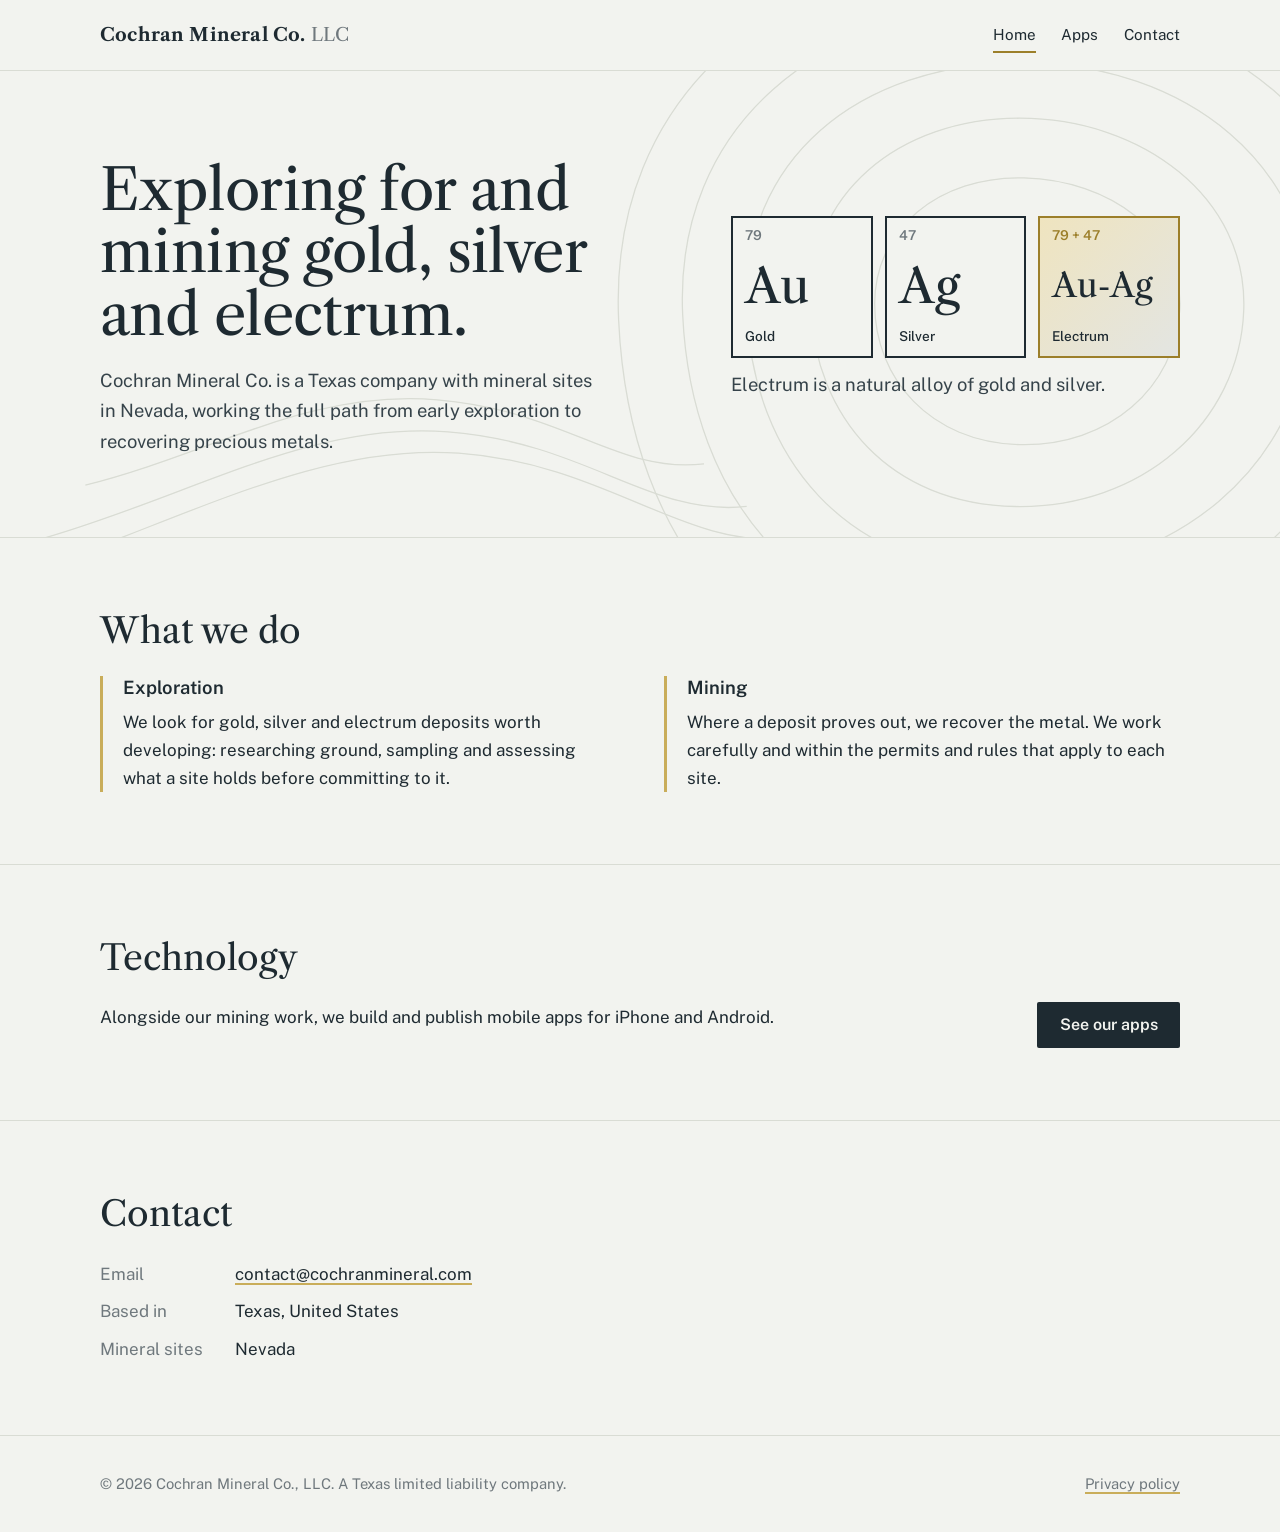
==== index.html @ 14c06497 "Add Cochran Mineral Co. website Co-Authored-By: Claude Opus 5.5 <noreply@anthropic.com> Claude-Sessi" ====
<!DOCTYPE html>
<html lang="en">
<head>
<meta charset="utf-8">
<meta name="viewport" content="width=device-width, initial-scale=1">
<title>Cochran Mineral Co.</title>
<meta name="description" content="Cochran Mineral Co., LLC is a Texas company exploring for and mining gold, silver and electrum at sites in Nevada.">
<link rel="preconnect" href="https://fonts.googleapis.com">
<link rel="preconnect" href="https://fonts.gstatic.com" crossorigin>
<link href="https://fonts.googleapis.com/css2?family=Libre+Caslon+Text:wght@400;700&family=Public+Sans:wght@400;500;600&display=swap" rel="stylesheet">
<link rel="stylesheet" href="styles.css">
</head>
<body>
<header class="site-header">
  <div class="wrap">
    <a class="wordmark" href="index.html">Cochran Mineral Co. <span>LLC</span></a>
    <nav class="site-nav" aria-label="Main">
      <a href="index.html" aria-current="page">Home</a>
      <a href="apps.html">Apps</a>
      <a href="#contact">Contact</a>
    </nav>
  </div>
</header>

<main>
  <div class="hero">
    <svg class="contours" viewBox="0 0 1200 520" preserveAspectRatio="xMidYMid slice" aria-hidden="true">
      <g fill="none" stroke="currentColor" stroke-width="1.2">
        <path d="M820 260c0-70 60-120 140-118s150 52 146 124-66 128-150 126-136-62-136-132z"/>
        <path d="M760 262c-4-104 82-176 196-176s214 74 210 180-96 186-214 184-188-84-192-188z"/>
        <path d="M700 266c-6-140 104-232 258-232s276 98 270 238-128 242-282 240-240-108-246-246z"/>
        <path d="M640 270c-8-176 128-290 318-290s338 122 330 296-160 300-348 298-292-130-300-304z"/>
        <path d="M580 276c-10-212 150-346 380-346s400 146 390 354-190 356-414 354-346-150-356-362z"/>
        <path d="M80 430c120-30 210-90 330-80s170 70 250 60"/>
        <path d="M40 480c140-40 250-110 380-100s190 80 280 70"/>
        <path d="M0 520c160-50 290-130 430-120s210 90 310 80"/>
      </g>
    </svg>
    <div class="wrap">
      <div>
        <h1>Exploring for and mining gold, silver and electrum.</h1>
        <p>Cochran Mineral Co. is a Texas company with mineral sites in Nevada, working the full path from early exploration to recovering precious metals.</p>
      </div>
      <div class="elements" aria-label="The metals we work with">
        <div class="element"><span class="z">79</span><span class="sym">Au</span><span class="name">Gold</span></div>
        <div class="element"><span class="z">47</span><span class="sym">Ag</span><span class="name">Silver</span></div>
        <div class="element alloy"><span class="z">79 + 47</span><span class="sym">Au‑Ag</span><span class="name">Electrum</span></div>
        <p class="elements-caption">Electrum is a natural alloy of gold and silver.</p>
      </div>
    </div>
  </div>

  <section>
    <div class="wrap">
      <h2>What we do</h2>
      <div class="split">
        <div>
          <h3>Exploration</h3>
          <p>We look for gold, silver and electrum deposits worth developing: researching ground, sampling and assessing what a site holds before committing to it.</p>
        </div>
        <div>
          <h3>Mining</h3>
          <p>Where a deposit proves out, we recover the metal. We work carefully and within the permits and rules that apply to each site.</p>
        </div>
      </div>
    </div>
  </section>

  <section>
    <div class="wrap aside-link">
      <div>
        <h2>Technology</h2>
        <p>Alongside our mining work, we build and publish mobile apps for iPhone and Android.</p>
      </div>
      <a class="button" href="apps.html">See our apps</a>
    </div>
  </section>

  <section id="contact" class="contact">
    <div class="wrap">
      <h2>Contact</h2>
      <dl>
        <dt>Email</dt>
        <dd><a href="mailto:contact@cochranmineral.com">contact@cochranmineral.com</a></dd>
        <dt>Based in</dt>
        <dd>Texas, United States</dd>
        <dt>Mineral sites</dt>
        <dd>Nevada</dd>
      </dl>
    </div>
  </section>
</main>

<footer class="site-footer">
  <div class="wrap">
    <span>© 2026 Cochran Mineral Co., LLC. A Texas limited liability company.</span>
    <span><a href="privacy.html">Privacy policy</a></span>
  </div>
</footer>
</body>
</html>
---- styles.css ----
/* Cochran Mineral Co. — survey-sheet palette */
:root {
  --quartz: #f2f3ef;      /* page */
  --host-rock: #d9dcd4;   /* rules, tile ground */
  --galena: #1e2a31;      /* ink */
  --silver: #6f787d;      /* secondary text */
  --electrum: #9c7f2a;    /* accent (text-safe) */
  --electrum-pale: #c9ad5a;
  --measure: 68ch;
  --serif: "Libre Caslon Text", Georgia, serif;
  --sans: "Public Sans", system-ui, sans-serif;
}

* { box-sizing: border-box; }

html { -webkit-text-size-adjust: 100%; }

body {
  margin: 0;
  background: var(--quartz);
  color: var(--galena);
  font: 400 1.0625rem/1.65 var(--sans);
}

a { color: var(--galena); text-decoration-color: var(--electrum-pale); text-underline-offset: 3px; text-decoration-thickness: 2px; }
a:hover { text-decoration-color: var(--electrum); }
a:focus-visible, button:focus-visible { outline: 3px solid var(--electrum); outline-offset: 3px; border-radius: 2px; }

.wrap { width: min(1080px, 100% - 3rem); margin-inline: auto; }

/* Header */
.site-header { border-bottom: 1px solid var(--host-rock); }
.site-header .wrap { display: flex; align-items: center; justify-content: space-between; gap: 1.5rem; padding-block: 1.1rem; flex-wrap: wrap; }
.wordmark { font: 700 1.15rem/1.2 var(--serif); text-decoration: none; letter-spacing: 0.01em; }
.wordmark span { color: var(--silver); font-weight: 400; }
.site-nav { display: flex; gap: 1.6rem; font-size: 0.95rem; }
.site-nav a { text-decoration: none; padding-block: 0.25rem; border-bottom: 2px solid transparent; }
.site-nav a:hover { border-bottom-color: var(--electrum-pale); }
.site-nav a[aria-current="page"] { border-bottom-color: var(--electrum); }

/* Hero */
.hero { position: relative; overflow: hidden; border-bottom: 1px solid var(--host-rock); }
.hero .contours { position: absolute; inset: 0; width: 100%; height: 100%; color: var(--host-rock); pointer-events: none; }
.hero .wrap { position: relative; display: grid; grid-template-columns: 1.3fr 1fr; gap: 3rem; align-items: center; padding-block: 5.5rem 5rem; }
.hero h1 { font: 400 clamp(2.4rem, 5vw, 3.6rem)/1.08 var(--serif); margin: 0 0 1.25rem; letter-spacing: -0.01em; }
.hero p { font-size: 1.15rem; max-width: 46ch; margin: 0; color: #36434a; }

/* Element tiles: the one memorable thing */
.elements { display: grid; grid-template-columns: repeat(3, minmax(0, 1fr)); gap: 0.75rem; }
.element {
  aspect-ratio: 1;
  background: var(--quartz);
  border: 2px solid var(--galena);
  padding: 0.7rem 0.75rem;
  display: flex; flex-direction: column; justify-content: space-between;
}
.element .z { font: 600 0.85rem/1 var(--sans); color: var(--silver); }
.element .sym { font: 400 clamp(2rem, 4.2vw, 3rem)/1 var(--serif); }
.element .name { font: 500 0.85rem/1.2 var(--sans); }
.element.alloy { border-color: var(--electrum); background: linear-gradient(135deg, #efe4bf 0%, #e3e5e2 100%); }
.element.alloy .z { color: var(--electrum); }
.element.alloy .sym { font-size: clamp(1.45rem, 2.9vw, 2.1rem); white-space: nowrap; }
.elements-caption { grid-column: 1 / -1; font-size: 0.85rem; color: var(--silver); margin-top: 0.25rem; }

/* Sections */
main section { padding-block: 4.5rem; }
main section + section { border-top: 1px solid var(--host-rock); }
h2 { font: 400 clamp(1.7rem, 3vw, 2.2rem)/1.2 var(--serif); margin: 0 0 1.5rem; }
h3 { font: 600 1.15rem/1.3 var(--sans); margin: 0 0 0.5rem; }
p { max-width: var(--measure); }

.split { display: grid; grid-template-columns: 1fr 1fr; gap: 3rem; }
.split > div { border-left: 3px solid var(--electrum-pale); padding-left: 1.25rem; }
.split p { margin: 0; }

.aside-link { display: grid; grid-template-columns: 1fr auto; gap: 2rem; align-items: end; }
.button {
  display: inline-block; font: 600 1rem/1 var(--sans); text-decoration: none;
  background: var(--galena); color: var(--quartz); padding: 0.95rem 1.4rem; border-radius: 2px;
}
.button:hover { background: #2c3d46; }

.contact dl { display: grid; grid-template-columns: max-content 1fr; gap: 0.6rem 2rem; margin: 0; }
.contact dt { color: var(--silver); }
.contact dd { margin: 0; }

/* Apps page */
.page-head { padding-block: 4rem 2.5rem; border-bottom: 1px solid var(--host-rock); }
.page-head h1 { font: 400 clamp(2.2rem, 4.5vw, 3.2rem)/1.1 var(--serif); margin: 0 0 1rem; }
.page-head p { font-size: 1.15rem; margin: 0; color: #36434a; }

.app-list { list-style: none; padding: 0; margin: 0; border-top: 1px solid var(--host-rock); }
.app-list li { padding-block: 1.25rem; border-bottom: 1px solid var(--host-rock); }
.empty { border: 2px dashed var(--host-rock); padding: 1.75rem; max-width: var(--measure); }
.empty p { margin: 0; }

.principles { display: grid; grid-template-columns: repeat(3, 1fr); gap: 2.5rem; }
.principles p { margin: 0; }

/* Policy */
.policy { max-width: var(--measure); }
.policy h2 { font-size: 1.5rem; margin-top: 2.5rem; margin-bottom: 0.75rem; }
.policy ul { padding-left: 1.2rem; }
.effective { color: var(--silver); font-size: 0.95rem; }

/* Footer */
.site-footer { border-top: 1px solid var(--host-rock); padding-block: 2.25rem; font-size: 0.92rem; color: var(--silver); }
.site-footer .wrap { display: flex; justify-content: space-between; gap: 1.5rem; flex-wrap: wrap; }
.site-footer a { color: var(--silver); }

@media (max-width: 760px) {
  .hero .wrap, .split, .aside-link, .principles { grid-template-columns: 1fr; }
  .hero .wrap { padding-block: 3.5rem; gap: 2.5rem; }
  .site-nav { gap: 1.1rem; }
  main section { padding-block: 3.25rem; }
}
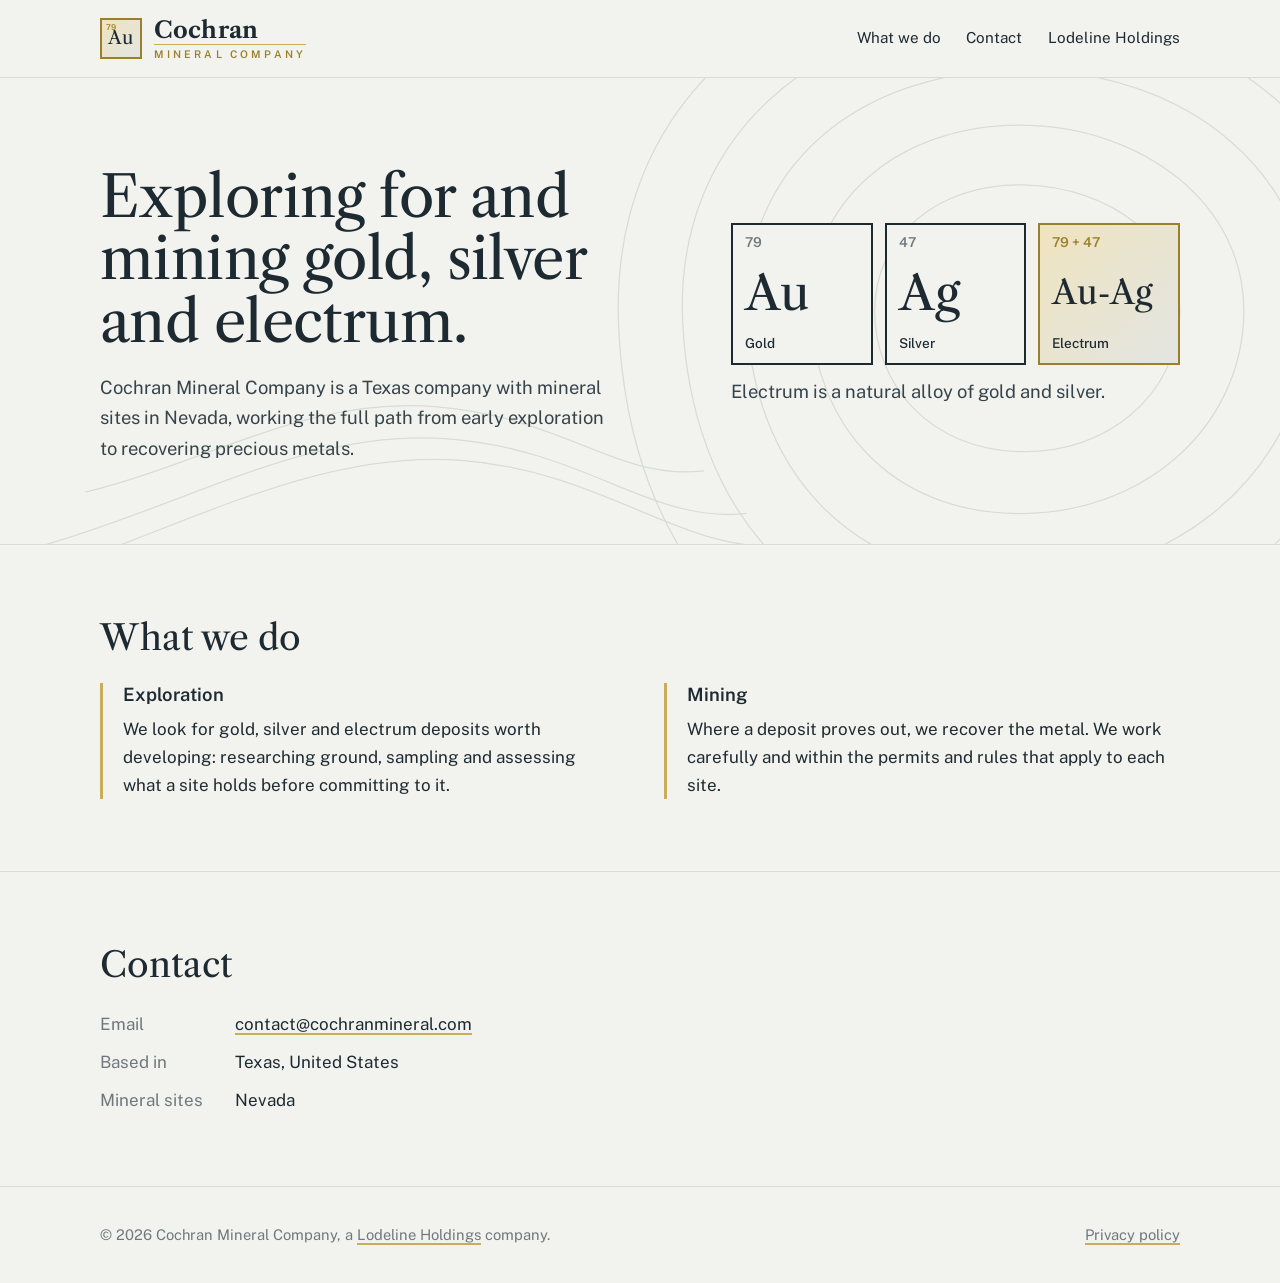
==== commit a3a765e2: "Cochran Mineral Company: new wordmark; move apps to stampmillsoftware.com Co-Authored-By: Claude Opu" ====
--- a/index.html
+++ b/index.html
@@ -3,8 +3,8 @@
 <head>
 <meta charset="utf-8">
 <meta name="viewport" content="width=device-width, initial-scale=1">
-<title>Cochran Mineral Co.</title>
-<meta name="description" content="Cochran Mineral Co., LLC is a Texas company exploring for and mining gold, silver and electrum at sites in Nevada.">
+<title>Cochran Mineral Company</title>
+<meta name="description" content="Cochran Mineral Company is a Texas company exploring for and mining gold, silver and electrum at sites in Nevada.">
 <link rel="preconnect" href="https://fonts.googleapis.com">
 <link rel="preconnect" href="https://fonts.gstatic.com" crossorigin>
 <link href="https://fonts.googleapis.com/css2?family=Libre+Caslon+Text:wght@400;700&family=Public+Sans:wght@400;500;600&display=swap" rel="stylesheet">
@@ -13,11 +13,14 @@
 <body>
 <header class="site-header">
   <div class="wrap">
-    <a class="wordmark" href="index.html">Cochran Mineral Co. <span>LLC</span></a>
+    <a class="wordmark" href="index.html" aria-label="Cochran Mineral Company, home">
+      <span class="wm-tile" aria-hidden="true"><span>79</span>Au</span>
+      <span class="wm-text"><span class="wm-name">Cochran</span><span class="wm-sub">Mineral Company</span></span>
+    </a>
     <nav class="site-nav" aria-label="Main">
-      <a href="index.html" aria-current="page">Home</a>
-      <a href="apps.html">Apps</a>
+      <a href="#work">What we do</a>
       <a href="#contact">Contact</a>
+      <a href="https://lodelineholdings.com/">Lodeline Holdings</a>
     </nav>
   </div>
 </header>
@@ -39,7 +42,7 @@
     <div class="wrap">
       <div>
         <h1>Exploring for and mining gold, silver and electrum.</h1>
-        <p>Cochran Mineral Co. is a Texas company with mineral sites in Nevada, working the full path from early exploration to recovering precious metals.</p>
+        <p>Cochran Mineral Company is a Texas company with mineral sites in Nevada, working the full path from early exploration to recovering precious metals.</p>
       </div>
       <div class="elements" aria-label="The metals we work with">
         <div class="element"><span class="z">79</span><span class="sym">Au</span><span class="name">Gold</span></div>
@@ -50,7 +53,7 @@
     </div>
   </div>
 
-  <section>
+  <section id="work">
     <div class="wrap">
       <h2>What we do</h2>
       <div class="split">
@@ -63,16 +66,6 @@
           <p>Where a deposit proves out, we recover the metal. We work carefully and within the permits and rules that apply to each site.</p>
         </div>
       </div>
-    </div>
-  </section>
-
-  <section>
-    <div class="wrap aside-link">
-      <div>
-        <h2>Technology</h2>
-        <p>Alongside our mining work, we build and publish mobile apps for iPhone and Android.</p>
-      </div>
-      <a class="button" href="apps.html">See our apps</a>
     </div>
   </section>
 
@@ -93,8 +86,8 @@
 
 <footer class="site-footer">
   <div class="wrap">
-    <span>© 2026 Cochran Mineral Co., LLC. A Texas limited liability company.</span>
-    <span><a href="privacy.html">Privacy policy</a></span>
+    <span>© 2026 Cochran Mineral Company, a <a href="https://lodelineholdings.com/">Lodeline Holdings</a> company.</span>
+    <span><a href="https://stampmillsoftware.com/privacy.html">Privacy policy</a></span>
   </div>
 </footer>
 </body>
--- a/styles.css
+++ b/styles.css
@@ -31,8 +31,20 @@
 /* Header */
 .site-header { border-bottom: 1px solid var(--host-rock); }
 .site-header .wrap { display: flex; align-items: center; justify-content: space-between; gap: 1.5rem; padding-block: 1.1rem; flex-wrap: wrap; }
-.wordmark { font: 700 1.15rem/1.2 var(--serif); text-decoration: none; letter-spacing: 0.01em; }
-.wordmark span { color: var(--silver); font-weight: 400; }
+/* Wordmark: an assay tile beside a two-line nameplate */
+.wordmark { display: inline-flex; align-items: center; gap: 0.75rem; text-decoration: none; color: var(--galena); }
+.wm-tile {
+  width: 2.6rem; height: 2.6rem; flex: none; position: relative;
+  border: 2px solid var(--electrum); background: linear-gradient(135deg, #efe4bf 0%, #e3e5e2 100%);
+  display: grid; place-items: center; font: 400 1.15rem/1 var(--serif);
+}
+.wm-tile span { position: absolute; top: 3px; left: 4px; font: 600 0.5rem/1 var(--sans); color: var(--electrum); }
+.wm-text { display: flex; flex-direction: column; gap: 0.18rem; }
+.wm-name { font: 700 1.45rem/1 var(--serif); letter-spacing: 0.01em; }
+.wm-sub {
+  font: 600 0.66rem/1 var(--sans); text-transform: uppercase; letter-spacing: 0.3em; color: var(--electrum);
+  border-top: 1px solid var(--electrum-pale); padding-top: 0.28rem;
+}
 .site-nav { display: flex; gap: 1.6rem; font-size: 0.95rem; }
 .site-nav a { text-decoration: none; padding-block: 0.25rem; border-bottom: 2px solid transparent; }
 .site-nav a:hover { border-bottom-color: var(--electrum-pale); }
@@ -114,3 +126,20 @@
   .site-nav { gap: 1.1rem; }
   main section { padding-block: 3.25rem; }
 }
+
+/* App pages */
+.app-head .wrap { display: flex; gap: 1.75rem; align-items: center; }
+.app-icon { border-radius: 22px; flex: none; box-shadow: 0 1px 0 var(--host-rock); }
+.status { margin-top: 0.75rem !important; font-size: 0.98rem !important; color: var(--electrum) !important; font-weight: 600; }
+.app-intro { display: grid; grid-template-columns: 1.1fr 1fr; gap: 3rem; align-items: start; }
+.phones { display: grid; grid-template-columns: 1fr 1fr; gap: 1rem; }
+.phones img { width: 100%; height: auto; border-radius: 18px; border: 1px solid var(--host-rock); }
+.app-list a.app-row { display: flex; gap: 1.25rem; align-items: center; text-decoration: none; }
+.app-list .app-row img { border-radius: 14px; flex: none; }
+.app-list .app-row strong { font: 600 1.15rem/1.3 var(--sans); display: block; }
+.app-list .app-row span { color: var(--silver); }
+@media (max-width: 760px) {
+  .app-intro { grid-template-columns: 1fr; }
+  .app-head .wrap { align-items: flex-start; }
+}
+.app-head .slogan { font: 400 1.45rem/1.3 var(--serif); color: var(--galena); margin: 0 0 0.35rem; }
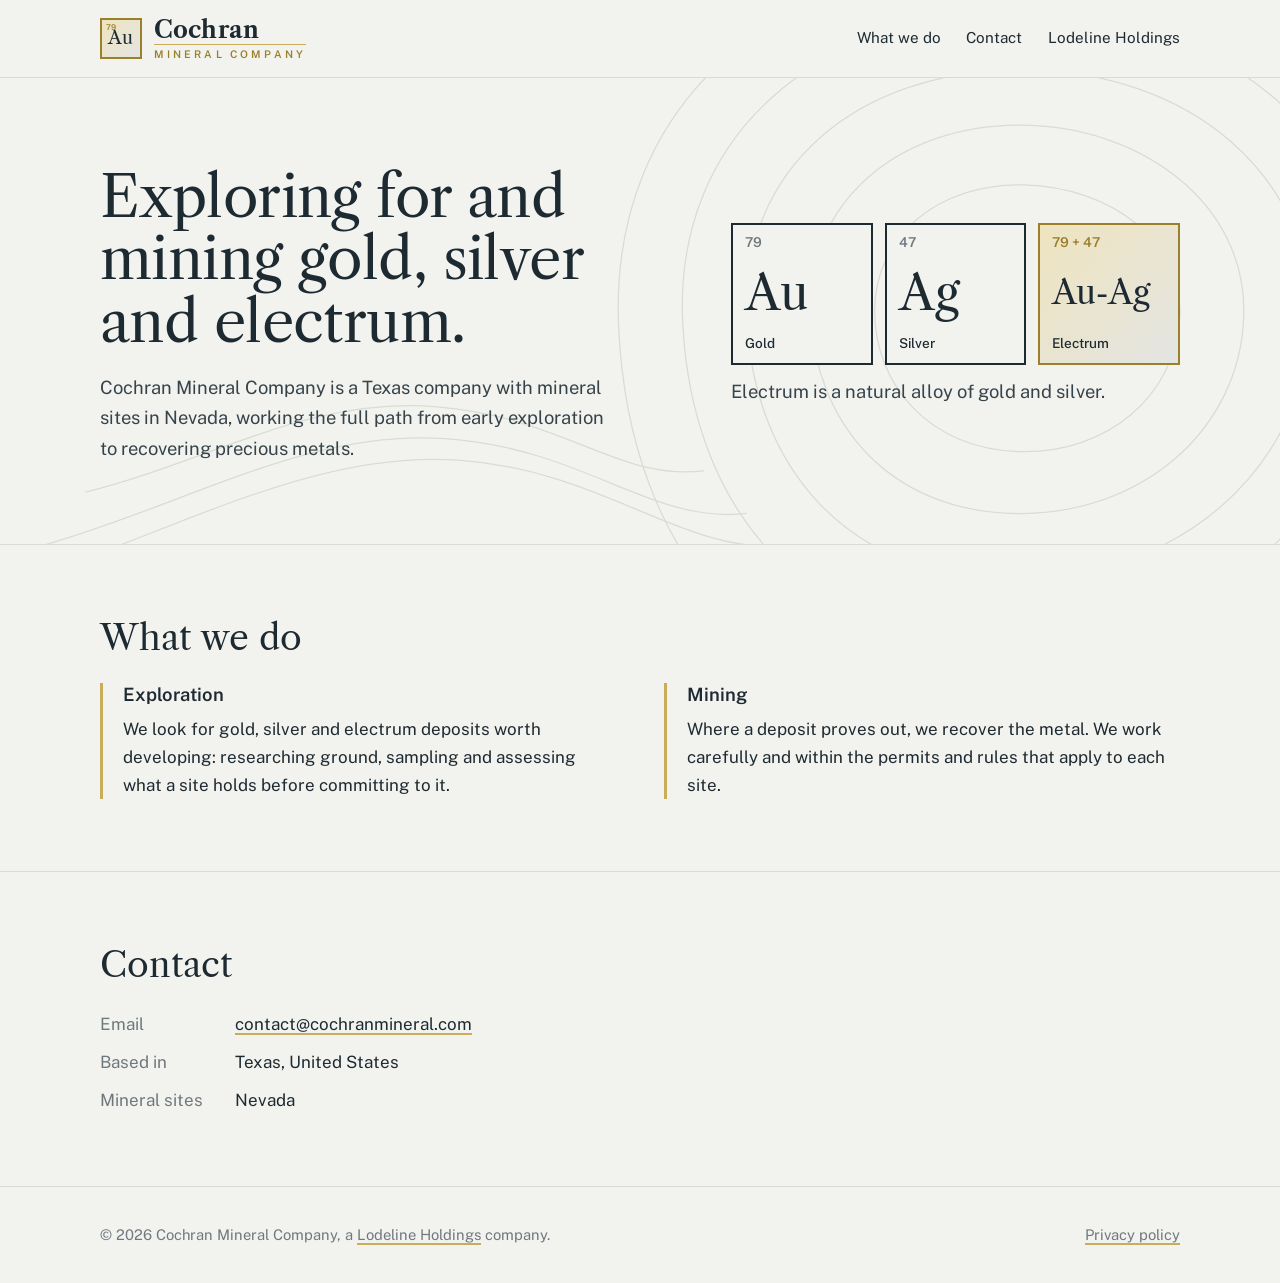
==== commit ec6dcdb6: "Self-hosted fonts Co-Authored-By: Claude Opus 5.5 <noreply@anthropic.com> Claude-Session: https://cl" ====
--- a/index.html
+++ b/index.html
@@ -5,9 +5,7 @@
 <meta name="viewport" content="width=device-width, initial-scale=1">
 <title>Cochran Mineral Company</title>
 <meta name="description" content="Cochran Mineral Company is a Texas company exploring for and mining gold, silver and electrum at sites in Nevada.">
-<link rel="preconnect" href="https://fonts.googleapis.com">
-<link rel="preconnect" href="https://fonts.gstatic.com" crossorigin>
-<link href="https://fonts.googleapis.com/css2?family=Libre+Caslon+Text:wght@400;700&family=Public+Sans:wght@400;500;600&display=swap" rel="stylesheet">
+<link rel="stylesheet" href="/fonts.css">
 <link rel="stylesheet" href="styles.css">
 </head>
 <body>
--- a/fonts.css
+++ b/fonts.css
@@ -0,0 +1,91 @@
+/* Self-hosted fonts (from Fontsource, SIL Open Font License), so pages make no requests to Google. */
+/* Libre Caslon Text 400.css latin-ext */
+@font-face {
+  font-family: 'Libre Caslon Text';
+  font-style: normal;
+  font-display: swap;
+  font-weight: 400;
+  src: url(fonts/libre-caslon-text-latin-ext-400-normal.woff2) format('woff2');
+  unicode-range: U+0100-02BA,U+02BD-02C5,U+02C7-02CC,U+02CE-02D7,U+02DD-02FF,U+0304,U+0308,U+0329,U+1D00-1DBF,U+1E00-1E9F,U+1EF2-1EFF,U+2020,U+20A0-20AB,U+20AD-20C0,U+2113,U+2C60-2C7F,U+A720-A7FF;
+}
+/* Libre Caslon Text 400.css latin */
+@font-face {
+  font-family: 'Libre Caslon Text';
+  font-style: normal;
+  font-display: swap;
+  font-weight: 400;
+  src: url(fonts/libre-caslon-text-latin-400-normal.woff2) format('woff2');
+  unicode-range: U+0000-00FF,U+0131,U+0152-0153,U+02BB-02BC,U+02C6,U+02DA,U+02DC,U+0304,U+0308,U+0329,U+2000-206F,U+20AC,U+2122,U+2191,U+2193,U+2212,U+2215,U+FEFF,U+FFFD;
+}
+/* Libre Caslon Text 700.css latin-ext */
+@font-face {
+  font-family: 'Libre Caslon Text';
+  font-style: normal;
+  font-display: swap;
+  font-weight: 700;
+  src: url(fonts/libre-caslon-text-latin-ext-700-normal.woff2) format('woff2');
+  unicode-range: U+0100-02BA,U+02BD-02C5,U+02C7-02CC,U+02CE-02D7,U+02DD-02FF,U+0304,U+0308,U+0329,U+1D00-1DBF,U+1E00-1E9F,U+1EF2-1EFF,U+2020,U+20A0-20AB,U+20AD-20C0,U+2113,U+2C60-2C7F,U+A720-A7FF;
+}
+/* Libre Caslon Text 700.css latin */
+@font-face {
+  font-family: 'Libre Caslon Text';
+  font-style: normal;
+  font-display: swap;
+  font-weight: 700;
+  src: url(fonts/libre-caslon-text-latin-700-normal.woff2) format('woff2');
+  unicode-range: U+0000-00FF,U+0131,U+0152-0153,U+02BB-02BC,U+02C6,U+02DA,U+02DC,U+0304,U+0308,U+0329,U+2000-206F,U+20AC,U+2122,U+2191,U+2193,U+2212,U+2215,U+FEFF,U+FFFD;
+}
+/* Public Sans 400.css latin-ext */
+@font-face {
+  font-family: 'Public Sans';
+  font-style: normal;
+  font-display: swap;
+  font-weight: 400;
+  src: url(fonts/public-sans-latin-ext-400-normal.woff2) format('woff2');
+  unicode-range: U+0100-02BA,U+02BD-02C5,U+02C7-02CC,U+02CE-02D7,U+02DD-02FF,U+0304,U+0308,U+0329,U+1D00-1DBF,U+1E00-1E9F,U+1EF2-1EFF,U+2020,U+20A0-20AB,U+20AD-20C0,U+2113,U+2C60-2C7F,U+A720-A7FF;
+}
+/* Public Sans 400.css latin */
+@font-face {
+  font-family: 'Public Sans';
+  font-style: normal;
+  font-display: swap;
+  font-weight: 400;
+  src: url(fonts/public-sans-latin-400-normal.woff2) format('woff2');
+  unicode-range: U+0000-00FF,U+0131,U+0152-0153,U+02BB-02BC,U+02C6,U+02DA,U+02DC,U+0304,U+0308,U+0329,U+2000-206F,U+20AC,U+2122,U+2191,U+2193,U+2212,U+2215,U+FEFF,U+FFFD;
+}
+/* Public Sans 500.css latin-ext */
+@font-face {
+  font-family: 'Public Sans';
+  font-style: normal;
+  font-display: swap;
+  font-weight: 500;
+  src: url(fonts/public-sans-latin-ext-500-normal.woff2) format('woff2');
+  unicode-range: U+0100-02BA,U+02BD-02C5,U+02C7-02CC,U+02CE-02D7,U+02DD-02FF,U+0304,U+0308,U+0329,U+1D00-1DBF,U+1E00-1E9F,U+1EF2-1EFF,U+2020,U+20A0-20AB,U+20AD-20C0,U+2113,U+2C60-2C7F,U+A720-A7FF;
+}
+/* Public Sans 500.css latin */
+@font-face {
+  font-family: 'Public Sans';
+  font-style: normal;
+  font-display: swap;
+  font-weight: 500;
+  src: url(fonts/public-sans-latin-500-normal.woff2) format('woff2');
+  unicode-range: U+0000-00FF,U+0131,U+0152-0153,U+02BB-02BC,U+02C6,U+02DA,U+02DC,U+0304,U+0308,U+0329,U+2000-206F,U+20AC,U+2122,U+2191,U+2193,U+2212,U+2215,U+FEFF,U+FFFD;
+}
+/* Public Sans 600.css latin-ext */
+@font-face {
+  font-family: 'Public Sans';
+  font-style: normal;
+  font-display: swap;
+  font-weight: 600;
+  src: url(fonts/public-sans-latin-ext-600-normal.woff2) format('woff2');
+  unicode-range: U+0100-02BA,U+02BD-02C5,U+02C7-02CC,U+02CE-02D7,U+02DD-02FF,U+0304,U+0308,U+0329,U+1D00-1DBF,U+1E00-1E9F,U+1EF2-1EFF,U+2020,U+20A0-20AB,U+20AD-20C0,U+2113,U+2C60-2C7F,U+A720-A7FF;
+}
+/* Public Sans 600.css latin */
+@font-face {
+  font-family: 'Public Sans';
+  font-style: normal;
+  font-display: swap;
+  font-weight: 600;
+  src: url(fonts/public-sans-latin-600-normal.woff2) format('woff2');
+  unicode-range: U+0000-00FF,U+0131,U+0152-0153,U+02BB-02BC,U+02C6,U+02DA,U+02DC,U+0304,U+0308,U+0329,U+2000-206F,U+20AC,U+2122,U+2191,U+2193,U+2212,U+2215,U+FEFF,U+FFFD;
+}
